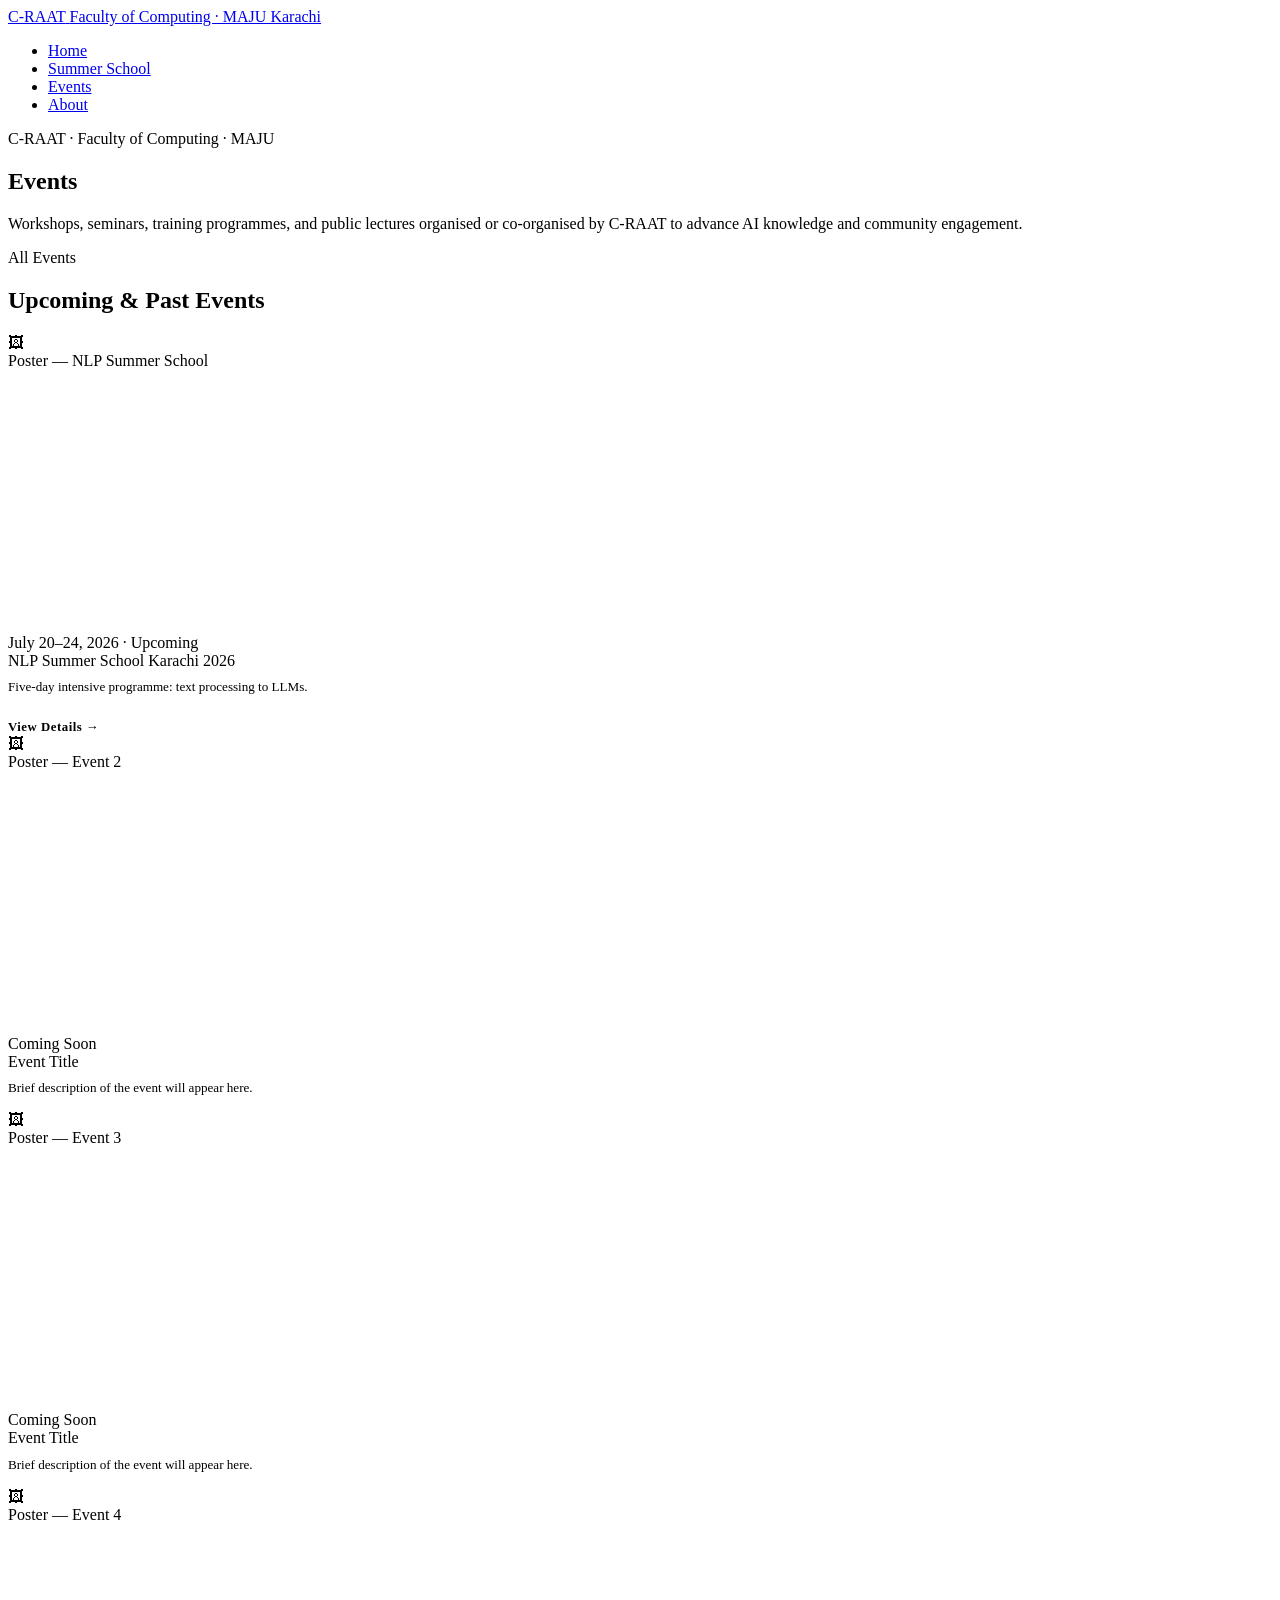
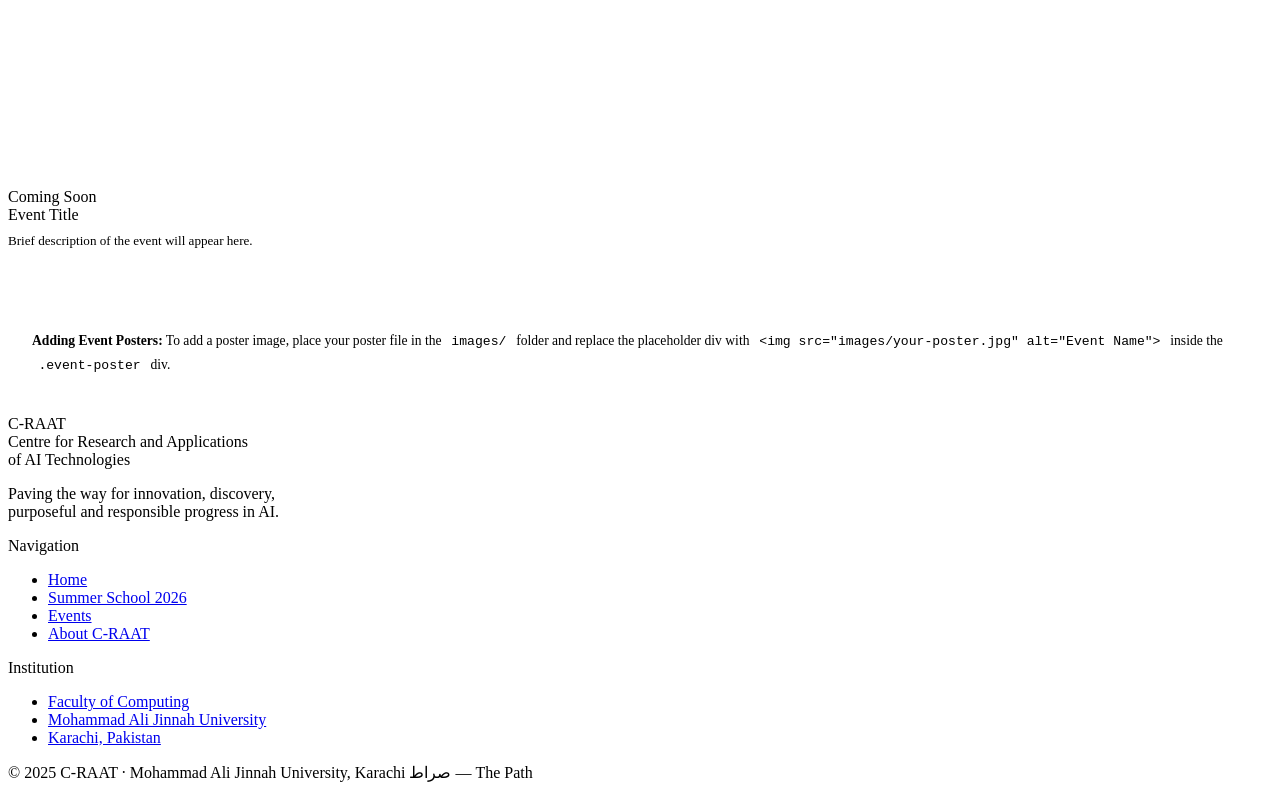
==== events.html @ ecf19e78 "Add files via upload website v0.4 is updated. Summer School page is almost complete. The registrati" ====
<!DOCTYPE html>
<html lang="en">
<head>
  <meta charset="UTF-8">
  <meta name="viewport" content="width=device-width, initial-scale=1.0">
  <title>Events · C-RAAT</title>
  <meta name="description" content="Events organised or co-organised by C-RAAT — Centre for Research and Applications of AI Technologies, MAJU Karachi.">
  <link rel="stylesheet" href="style.css">
</head>
<body>

<header class="site-header">
  <div class="nav-inner">
    <a href="index.html" class="site-logo">
      <span class="logo-abbr">C-RAAT</span>
      <span class="logo-sub">Faculty of Computing · MAJU Karachi</span>
    </a>
    <ul class="nav-links">
      <li><a href="index.html">Home</a></li>
      <li><a href="summer-school.html">Summer School</a></li>
      <li><a href="events.html" class="active">Events</a></li>
      <li><a href="about.html">About</a></li>
    </ul>
  </div>
</header>

<section class="page-hero" data-arabic="Events">
  <div class="hero-inner">
    <p class="hero-eyebrow">C-RAAT · Faculty of Computing · MAJU</p>
    <h1 class="hero-title">Events</h1>
    <p class="hero-desc">
      Workshops, seminars, training programmes, and public lectures organised or co-organised by C-RAAT to advance AI knowledge and community engagement.
    </p>
  </div>
</section>

<main class="main">

  <section class="section">
    <p class="section-eyebrow">All Events</p>
    <h2 class="section-title">Upcoming &amp; Past Events</h2>

    <div class="events-grid">

      <!-- Event 1: Summer School (with poster) -->
      <div class="event-card">
        <div class="event-poster">
          <!-- Replace this div with: <img src="images/poster-nlp-summer-school.jpg" alt="NLP Summer School 2026 Poster"> -->
          <div class="event-poster" style="height:300px;">
            <div class="poster-icon">🖼</div>
            <div class="poster-label">Poster — NLP Summer School</div>
          </div>
        </div>
        <div class="event-info">
          <div class="event-date">July 20–24, 2026 · Upcoming</div>
          <div class="event-title">NLP Summer School Karachi 2026</div>
          <p style="font-size:0.82rem;color:var(--text-muted);margin-top:0.4rem;line-height:1.6;">
            Five-day intensive programme: text processing to LLMs.
          </p>
          <a href="summer-school.html" style="font-size:0.8rem;color:var(--gold);font-weight:600;text-decoration:none;display:inline-block;margin-top:0.6rem;letter-spacing:0.04em;">View Details →</a>
        </div>
      </div>

      <!-- Event 2 placeholder -->
      <div class="event-card">
        <div class="event-poster" style="height:300px;">
          <div class="poster-icon">🖼</div>
          <div class="poster-label">Poster — Event 2</div>
        </div>
        <div class="event-info">
          <div class="event-date">Coming Soon</div>
          <div class="event-title">Event Title</div>
          <p style="font-size:0.82rem;color:var(--text-muted);margin-top:0.4rem;line-height:1.6;">
            Brief description of the event will appear here.
          </p>
        </div>
      </div>

      <!-- Event 3 placeholder -->
      <div class="event-card">
        <div class="event-poster" style="height:300px;">
          <div class="poster-icon">🖼</div>
          <div class="poster-label">Poster — Event 3</div>
        </div>
        <div class="event-info">
          <div class="event-date">Coming Soon</div>
          <div class="event-title">Event Title</div>
          <p style="font-size:0.82rem;color:var(--text-muted);margin-top:0.4rem;line-height:1.6;">
            Brief description of the event will appear here.
          </p>
        </div>
      </div>

      <!-- Event 4 placeholder -->
      <div class="event-card">
        <div class="event-poster" style="height:300px;">
          <div class="poster-icon">🖼</div>
          <div class="poster-label">Poster — Event 4</div>
        </div>
        <div class="event-info">
          <div class="event-date">Coming Soon</div>
          <div class="event-title">Event Title</div>
          <p style="font-size:0.82rem;color:var(--text-muted);margin-top:0.4rem;line-height:1.6;">
            Brief description of the event will appear here.
          </p>
        </div>
      </div>

    </div>

    <div style="margin-top:2.5rem;padding:1.5rem;background:var(--white);border:1px solid var(--cream-dark);border-left:4px solid var(--gold);border-radius:0 3px 3px 0;">
      <p style="font-size:0.85rem;color:var(--text-muted);line-height:1.7;">
        <strong style="color:var(--navy);">Adding Event Posters:</strong>
        To add a poster image, place your poster file in the <code style="background:var(--cream-dark);padding:0.1rem 0.4rem;border-radius:2px;font-size:0.82rem;">images/</code> folder and replace the placeholder div with
        <code style="background:var(--cream-dark);padding:0.1rem 0.4rem;border-radius:2px;font-size:0.82rem;">&lt;img src="images/your-poster.jpg" alt="Event Name"&gt;</code> inside the <code style="background:var(--cream-dark);padding:0.1rem 0.4rem;border-radius:2px;font-size:0.82rem;">.event-poster</code> div.
      </p>
    </div>
  </section>

</main>

<footer class="site-footer">
  <div class="footer-inner">
    <div>
      <div class="footer-brand-name">C-RAAT</div>
      <div class="footer-brand-full">Centre for Research and Applications<br>of AI Technologies</div>
      <p class="footer-brand-tagline">Paving the way for innovation, discovery,<br>purposeful and responsible progress in AI.</p>
    </div>
    <div>
      <div class="footer-heading">Navigation</div>
      <ul class="footer-links">
        <li><a href="index.html">Home</a></li>
        <li><a href="summer-school.html">Summer School 2026</a></li>
        <li><a href="events.html">Events</a></li>
        <li><a href="about.html">About C-RAAT</a></li>
      </ul>
    </div>
    <div>
      <div class="footer-heading">Institution</div>
      <ul class="footer-links">
        <li><a href="#">Faculty of Computing</a></li>
        <li><a href="#">Mohammad Ali Jinnah University</a></li>
        <li><a href="#">Karachi, Pakistan</a></li>
      </ul>
    </div>
  </div>
  <div class="footer-bottom">
    <span>© 2025 C-RAAT · Mohammad Ali Jinnah University, Karachi</span>
    <span>صراط — The Path</span>
  </div>
</footer>

</body>
</html>
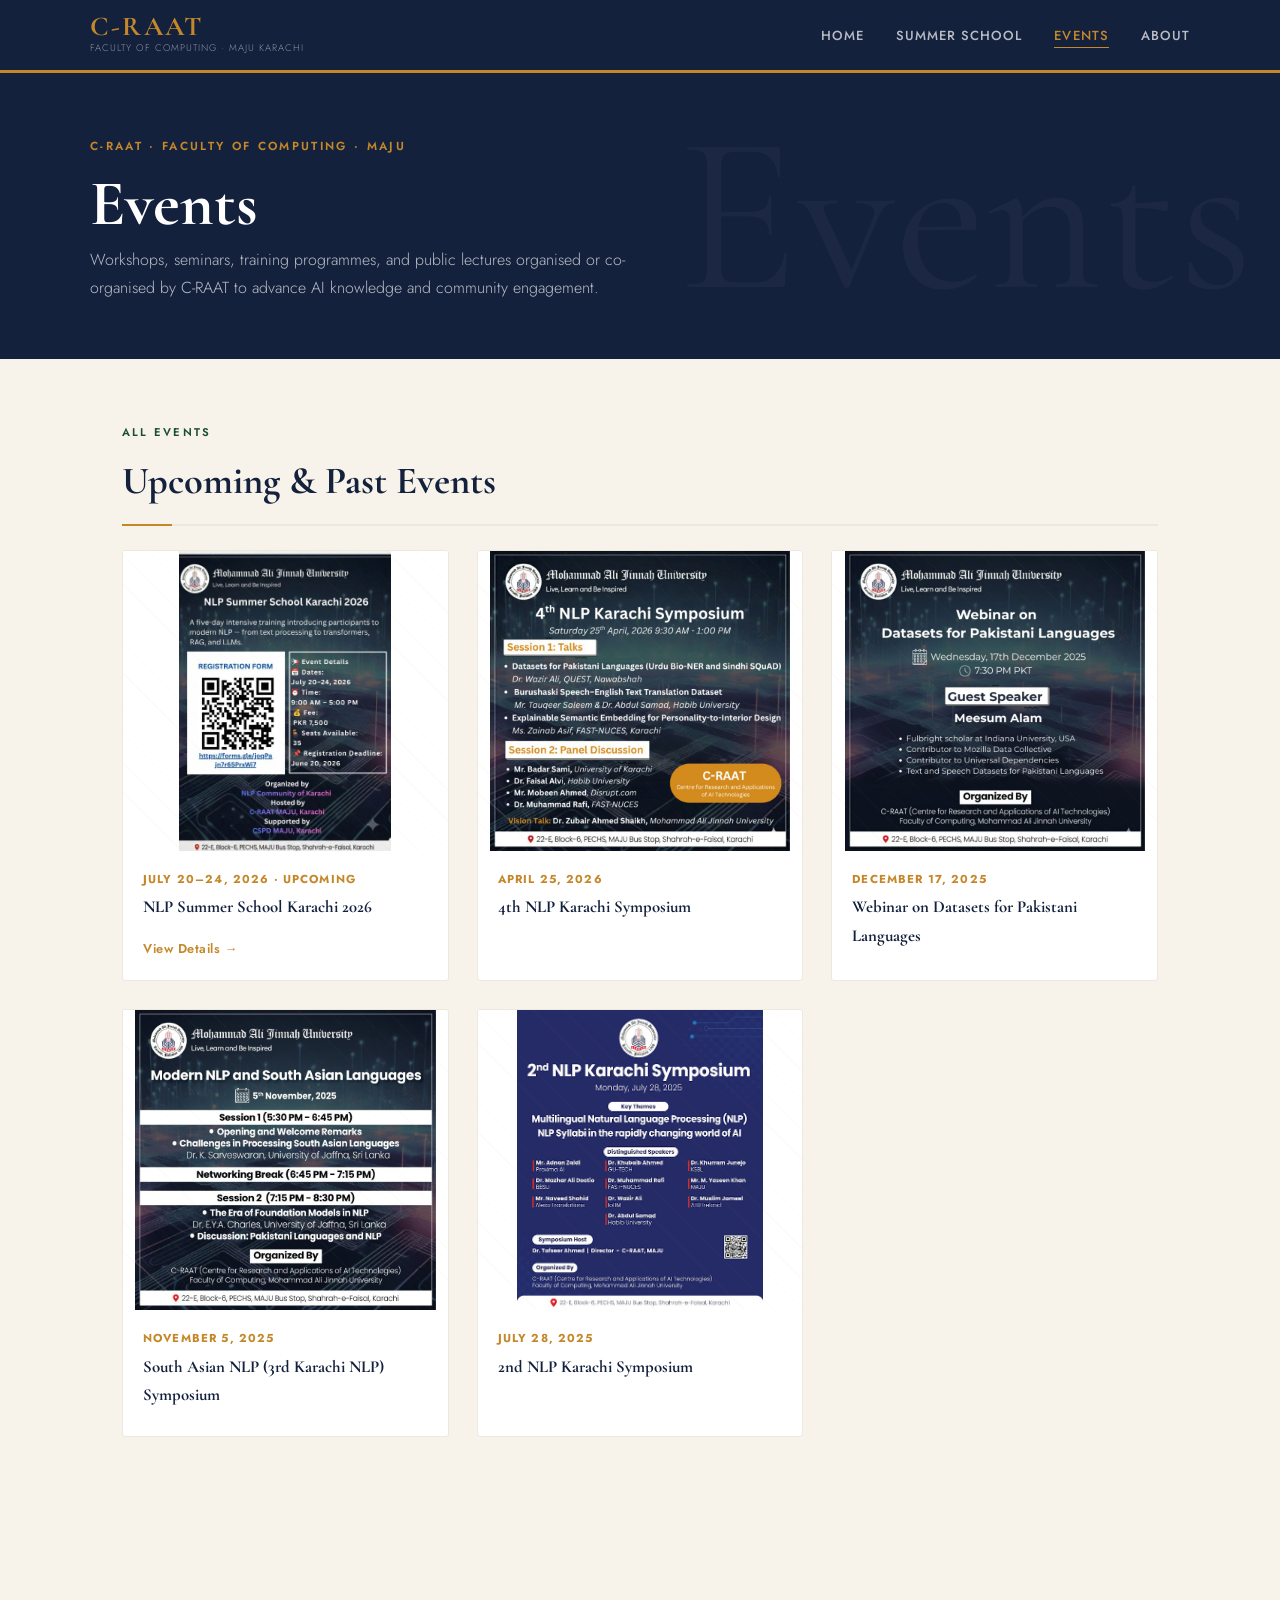
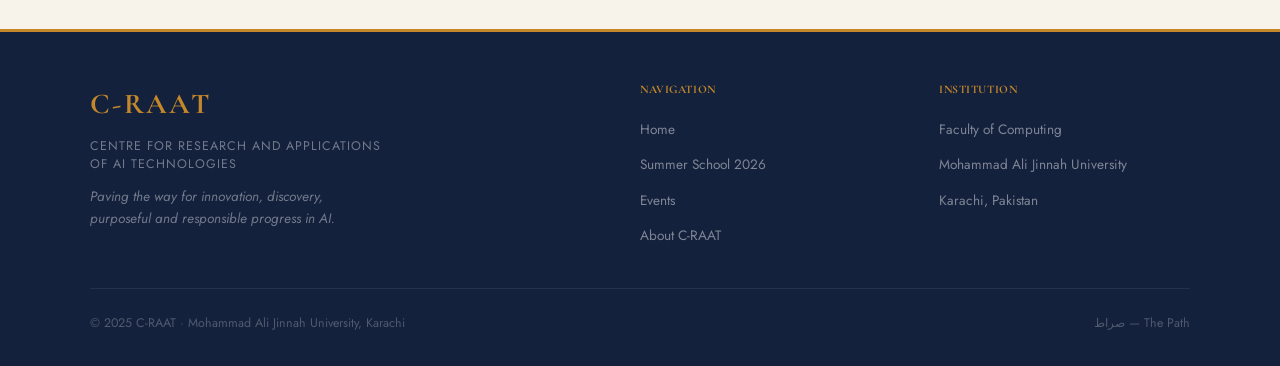
==== commit 46e9e288: "update version event page has events and posters. Linkedin links with instructors fees=7500" ====
--- a/events.html
+++ b/events.html
@@ -42,79 +42,94 @@
 
     <div class="events-grid">
 
-      <!-- Event 1: Summer School (with poster) -->
+      <!-- ═══════════════════════════════════════════════════
+           EVENT 5
+           • Replace image1.jpg with your actual filename
+           • Place the image file in the same folder as this HTML
+           • Edit date, title, and description below
+
+           ═══════════════════════════════════════════════════ -->
       <div class="event-card">
         <div class="event-poster">
-          <!-- Replace this div with: <img src="images/poster-nlp-summer-school.jpg" alt="NLP Summer School 2026 Poster"> -->
-          <div class="event-poster" style="height:300px;">
-            <div class="poster-icon">🖼</div>
-            <div class="poster-label">Poster — NLP Summer School</div>
-          </div>
+          <img src="images/nlp-ss-26.jpg" alt="NLP Summer School 2026 Poster">
         </div>
         <div class="event-info">
           <div class="event-date">July 20–24, 2026 · Upcoming</div>
           <div class="event-title">NLP Summer School Karachi 2026</div>
           <p style="font-size:0.82rem;color:var(--text-muted);margin-top:0.4rem;line-height:1.6;">
-            Five-day intensive programme: text processing to LLMs.
+            
           </p>
           <a href="summer-school.html" style="font-size:0.8rem;color:var(--gold);font-weight:600;text-decoration:none;display:inline-block;margin-top:0.6rem;letter-spacing:0.04em;">View Details →</a>
         </div>
       </div>
 
-      <!-- Event 2 placeholder -->
+      <!-- ═══════════════════════════════════════════════════
+           EVENT 4 — replace image2.jpg and edit text below
+           ═══════════════════════════════════════════════════ -->
       <div class="event-card">
-        <div class="event-poster" style="height:300px;">
-          <div class="poster-icon">🖼</div>
-          <div class="poster-label">Poster — Event 2</div>
+        <div class="event-poster">
+          <img src="images/4th-nlp-symp.jpg" alt="4th NLP Karachi Symposium">
         </div>
         <div class="event-info">
-          <div class="event-date">Coming Soon</div>
-          <div class="event-title">Event Title</div>
+          <div class="event-date">April 25, 2026</div>
+          <div class="event-title">4th NLP Karachi Symposium</div>
           <p style="font-size:0.82rem;color:var(--text-muted);margin-top:0.4rem;line-height:1.6;">
-            Brief description of the event will appear here.
+            
           </p>
         </div>
       </div>
 
-      <!-- Event 3 placeholder -->
+      <!-- ═══════════════════════════════════════════════════
+           EVENT 3 — replace image3.jpg and edit text below
+           ═══════════════════════════════════════════════════ -->
       <div class="event-card">
-        <div class="event-poster" style="height:300px;">
-          <div class="poster-icon">🖼</div>
-          <div class="poster-label">Poster — Event 3</div>
+        <div class="event-poster">
+          <img src="images/wbn-paklang-25.jpg" alt="Webinar on Datasets for Pakistani Languages">
         </div>
         <div class="event-info">
-          <div class="event-date">Coming Soon</div>
-          <div class="event-title">Event Title</div>
+          <div class="event-date">December 17, 2025</div>
+          <div class="event-title">Webinar on Datasets for Pakistani Languages</div>
           <p style="font-size:0.82rem;color:var(--text-muted);margin-top:0.4rem;line-height:1.6;">
-            Brief description of the event will appear here.
+           
           </p>
         </div>
       </div>
 
-      <!-- Event 4 placeholder -->
+      <!-- ═══════════════════════════════════════════════════
+           EVENT 2 — replace image3.jpg and edit text below
+           ═══════════════════════════════════════════════════ -->
       <div class="event-card">
-        <div class="event-poster" style="height:300px;">
-          <div class="poster-icon">🖼</div>
-          <div class="poster-label">Poster — Event 4</div>
+        <div class="event-poster">
+          <img src="images/sanlp-symp.jpg" alt="South Asian NLP (3rd Karachi NLP) Symposium">
         </div>
         <div class="event-info">
-          <div class="event-date">Coming Soon</div>
-          <div class="event-title">Event Title</div>
+          <div class="event-date">November 5, 2025</div>
+          <div class="event-title">South Asian NLP (3rd Karachi NLP) Symposium</div>
           <p style="font-size:0.82rem;color:var(--text-muted);margin-top:0.4rem;line-height:1.6;">
-            Brief description of the event will appear here.
+           
+          </p>
+        </div>
+      </div>
+
+      <!-- ═══════════════════════════════════════════════════
+           EVENT 1 — replace image4.jpg and edit text below
+           ═══════════════════════════════════════════════════ -->
+      <div class="event-card">
+        <div class="event-poster">
+          <img src="images/2nd-nlp-symp.jpg" alt="2nd NLP Karachi Symposium">
+        </div>
+        <div class="event-info">
+          <div class="event-date">July 28, 2025</div>
+          <div class="event-title">2nd NLP Karachi Symposium</div>
+          <p style="font-size:0.82rem;color:var(--text-muted);margin-top:0.4rem;line-height:1.6;">
+     
           </p>
         </div>
       </div>
 
     </div>
 
-    <div style="margin-top:2.5rem;padding:1.5rem;background:var(--white);border:1px solid var(--cream-dark);border-left:4px solid var(--gold);border-radius:0 3px 3px 0;">
-      <p style="font-size:0.85rem;color:var(--text-muted);line-height:1.7;">
-        <strong style="color:var(--navy);">Adding Event Posters:</strong>
-        To add a poster image, place your poster file in the <code style="background:var(--cream-dark);padding:0.1rem 0.4rem;border-radius:2px;font-size:0.82rem;">images/</code> folder and replace the placeholder div with
-        <code style="background:var(--cream-dark);padding:0.1rem 0.4rem;border-radius:2px;font-size:0.82rem;">&lt;img src="images/your-poster.jpg" alt="Event Name"&gt;</code> inside the <code style="background:var(--cream-dark);padding:0.1rem 0.4rem;border-radius:2px;font-size:0.82rem;">.event-poster</code> div.
-      </p>
-    </div>
+    
   </section>
 
 </main>
--- a/style.css
+++ b/style.css
@@ -0,0 +1,692 @@
+@import url('https://fonts.googleapis.com/css2?family=Cormorant+Garamond:ital,wght@0,400;0,600;0,700;1,400;1,600&family=Jost:wght@300;400;500;600&display=swap');
+
+:root {
+  --navy:        #14213D;
+  --navy-light:  #1E3356;
+  --gold:        #C4882A;
+  --gold-light:  #E0A84A;
+  --gold-pale:   #F5E8C8;
+  --forest:      #1B4D35;
+  --cream:       #F7F3EA;
+  --cream-dark:  #EDE8DC;
+  --white:       #FFFFFF;
+  --gray-400:    #9E998F;
+  --gray-600:    #6B6558;
+  --text:        #1C1916;
+  --text-muted:  #5C5750;
+}
+
+* { margin: 0; padding: 0; box-sizing: border-box; }
+html { scroll-behavior: smooth; }
+
+body {
+  font-family: 'Jost', sans-serif;
+  background: var(--cream);
+  color: var(--text);
+  font-size: 16px;
+  line-height: 1.7;
+}
+
+/* ── NAV ─────────────────────────────────── */
+.site-header {
+  background: var(--navy);
+  padding: 0 2rem;
+  position: sticky;
+  top: 0;
+  z-index: 100;
+  border-bottom: 3px solid var(--gold);
+}
+.nav-inner {
+  max-width: 1100px;
+  margin: 0 auto;
+  display: flex;
+  align-items: center;
+  justify-content: space-between;
+  height: 70px;
+}
+.site-logo { text-decoration: none; display: flex; flex-direction: column; }
+.logo-abbr {
+  font-family: 'Cormorant Garamond', serif;
+  font-size: 1.7rem;
+  font-weight: 700;
+  color: var(--gold);
+  letter-spacing: 0.08em;
+  line-height: 1;
+}
+.logo-sub {
+  font-size: 0.6rem;
+  color: rgba(255,255,255,0.5);
+  letter-spacing: 0.1em;
+  text-transform: uppercase;
+  font-weight: 300;
+}
+.nav-links { display: flex; gap: 2rem; list-style: none; }
+.nav-links a {
+  color: rgba(255,255,255,0.7);
+  text-decoration: none;
+  font-size: 0.82rem;
+  font-weight: 500;
+  letter-spacing: 0.08em;
+  text-transform: uppercase;
+  transition: color 0.2s;
+  padding-bottom: 2px;
+}
+.nav-links a:hover, .nav-links a.active {
+  color: var(--gold);
+  border-bottom: 1px solid var(--gold);
+}
+
+/* ── PAGE HERO ───────────────────────────── */
+.page-hero {
+  background: var(--navy);
+  color: var(--white);
+  padding: 4rem 2rem 3.5rem;
+  position: relative;
+  overflow: hidden;
+}
+.page-hero::before {
+  content: attr(data-arabic);
+  position: absolute;
+  right: 2%;
+  top: 50%;
+  transform: translateY(-50%);
+  font-family: 'Cormorant Garamond', serif;
+  font-size: 14rem;
+  color: rgba(255,255,255,0.035);
+  pointer-events: none;
+  line-height: 1;
+}
+.hero-inner { max-width: 1100px; margin: 0 auto; }
+.hero-eyebrow {
+  font-size: 0.73rem;
+  letter-spacing: 0.2em;
+  text-transform: uppercase;
+  color: var(--gold);
+  font-weight: 600;
+  margin-bottom: 0.75rem;
+}
+.hero-title {
+  font-family: 'Cormorant Garamond', serif;
+  font-size: clamp(2.2rem, 5vw, 4rem);
+  font-weight: 700;
+  line-height: 1.1;
+  color: var(--white);
+  margin-bottom: 0.4rem;
+}
+.hero-subtitle {
+  font-family: 'Cormorant Garamond', serif;
+  font-size: clamp(1.1rem, 2.5vw, 1.6rem);
+  color: var(--gold);
+  font-style: italic;
+  margin-bottom: 1.2rem;
+}
+.hero-desc {
+  max-width: 580px;
+  color: rgba(255,255,255,0.7);
+  font-size: 1rem;
+  font-weight: 300;
+  line-height: 1.8;
+}
+.hero-badges {
+  display: flex;
+  flex-wrap: wrap;
+  gap: 1.5rem;
+  margin-top: 2rem;
+}
+.hero-badge {
+  display: flex;
+  flex-direction: column;
+  border-left: 2px solid var(--gold);
+  padding-left: 0.75rem;
+}
+.badge-label {
+  font-size: 0.65rem;
+  letter-spacing: 0.15em;
+  text-transform: uppercase;
+  color: var(--gold);
+  font-weight: 600;
+}
+.badge-value {
+  font-size: 0.9rem;
+  color: rgba(255,255,255,0.85);
+  font-weight: 400;
+}
+
+/* ── LAYOUT ──────────────────────────────── */
+.main { max-width: 1100px; margin: 0 auto; padding: 4rem 2rem; }
+.section { margin-bottom: 4rem; }
+
+.section-eyebrow {
+  font-size: 0.7rem;
+  letter-spacing: 0.2em;
+  text-transform: uppercase;
+  color: var(--forest);
+  font-weight: 600;
+  margin-bottom: 0.4rem;
+}
+.section-title {
+  font-family: 'Cormorant Garamond', serif;
+  font-size: clamp(1.7rem, 3vw, 2.4rem);
+  font-weight: 700;
+  color: var(--navy);
+  margin-bottom: 1.5rem;
+  padding-bottom: 0.6rem;
+  border-bottom: 2px solid var(--cream-dark);
+  position: relative;
+}
+.section-title::after {
+  content: '';
+  position: absolute;
+  bottom: -2px;
+  left: 0;
+  width: 50px;
+  height: 2px;
+  background: var(--gold);
+}
+
+/* ── ANNOUNCEMENT CARD ───────────────────── */
+.announcement {
+  background: linear-gradient(130deg, var(--navy) 0%, var(--forest) 100%);
+  border-radius: 4px;
+  padding: 2.5rem 3rem;
+  color: var(--white);
+  margin: 2rem 0 3rem;
+  position: relative;
+  overflow: hidden;
+  border-left: 5px solid var(--gold);
+}
+.announcement::after {
+  content: 'NLP';
+  position: absolute;
+  right: -1rem;
+  bottom: -2rem;
+  font-family: 'Cormorant Garamond', serif;
+  font-size: 9rem;
+  font-weight: 700;
+  color: rgba(255,255,255,0.04);
+  line-height: 1;
+  pointer-events: none;
+}
+.ann-badge {
+  display: inline-block;
+  background: var(--gold);
+  color: var(--navy);
+  font-size: 0.68rem;
+  font-weight: 700;
+  letter-spacing: 0.15em;
+  text-transform: uppercase;
+  padding: 0.25rem 0.75rem;
+  border-radius: 2px;
+  margin-bottom: 1rem;
+}
+.ann-title {
+  font-family: 'Cormorant Garamond', serif;
+  font-size: clamp(1.7rem, 3.5vw, 2.6rem);
+  font-weight: 700;
+  line-height: 1.15;
+  margin-bottom: 0.3rem;
+}
+.ann-subtitle {
+  font-style: italic;
+  color: rgba(255,255,255,0.65);
+  margin-bottom: 1.5rem;
+  font-size: 1rem;
+}
+.ann-details {
+  display: flex;
+  flex-wrap: wrap;
+  gap: 1.5rem 2.5rem;
+  margin-bottom: 2rem;
+}
+.ann-detail {
+  display: flex;
+  align-items: center;
+  gap: 0.5rem;
+  font-size: 0.88rem;
+  color: rgba(255,255,255,0.8);
+}
+.ann-detail-icon { color: var(--gold); }
+
+.btn {
+  display: inline-block;
+  padding: 0.75rem 1.8rem;
+  border-radius: 2px;
+  font-weight: 600;
+  text-decoration: none;
+  font-size: 0.85rem;
+  letter-spacing: 0.06em;
+  transition: all 0.2s;
+  cursor: pointer;
+  border: none;
+  font-family: 'Jost', sans-serif;
+}
+.btn-gold { background: var(--gold); color: var(--navy); }
+.btn-gold:hover { background: var(--gold-light); transform: translateY(-1px); }
+.btn-outline {
+  background: transparent;
+  color: var(--white);
+  border: 1px solid rgba(255,255,255,0.35);
+  margin-left: 0.75rem;
+}
+.btn-outline:hover { border-color: var(--gold); color: var(--gold); }
+
+/* ── MISSION CARDS ───────────────────────── */
+.cards-grid {
+  display: grid;
+  grid-template-columns: repeat(auto-fit, minmax(280px, 1fr));
+  gap: 1.25rem;
+  margin-top: 1.5rem;
+}
+.card {
+  background: var(--white);
+  border: 1px solid var(--cream-dark);
+  border-top: 3px solid transparent;
+  border-radius: 3px;
+  padding: 1.75rem;
+  transition: transform 0.2s, box-shadow 0.2s;
+}
+.card:nth-child(1) { border-top-color: var(--gold); }
+.card:nth-child(2) { border-top-color: var(--forest); }
+.card:nth-child(3) { border-top-color: var(--navy); }
+.card:hover { transform: translateY(-3px); box-shadow: 0 8px 24px rgba(20,33,61,0.09); }
+.card-num {
+  font-family: 'Cormorant Garamond', serif;
+  font-size: 2.5rem;
+  font-weight: 700;
+  color: var(--cream-dark);
+  line-height: 1;
+  margin-bottom: 0.5rem;
+}
+.card-title {
+  font-family: 'Cormorant Garamond', serif;
+  font-size: 1.2rem;
+  font-weight: 700;
+  color: var(--navy);
+  margin-bottom: 0.5rem;
+}
+.card-text { font-size: 0.9rem; color: var(--text-muted); line-height: 1.7; }
+
+/* ── SCHEDULE ACCORDION ──────────────────── */
+.schedule { margin-top: 1.5rem; }
+.day-block {
+  border: 1px solid var(--cream-dark);
+  border-left: 4px solid var(--gold);
+  border-radius: 0 3px 3px 0;
+  margin-bottom: 0.75rem;
+  background: var(--white);
+  overflow: hidden;
+}
+.day-header {
+  background: var(--navy);
+  padding: 1rem 1.5rem;
+  cursor: pointer;
+  display: flex;
+  justify-content: space-between;
+  align-items: center;
+  user-select: none;
+}
+.day-label {
+  font-size: 0.68rem;
+  letter-spacing: 0.15em;
+  text-transform: uppercase;
+  color: var(--gold);
+  font-weight: 600;
+}
+.day-name {
+  font-family: 'Cormorant Garamond', serif;
+  font-size: 1.15rem;
+  font-weight: 700;
+  color: var(--white);
+  margin-top: 0.1rem;
+}
+.day-chevron {
+  color: var(--gold);
+  font-size: 1.1rem;
+  transition: transform 0.25s;
+  line-height: 1;
+}
+.day-header.open .day-chevron { transform: rotate(180deg); }
+.day-body { padding: 1.5rem; display: none; }
+.day-body.open { display: block; }
+
+.day-section { margin-bottom: 1.25rem; }
+.day-section-label {
+  font-size: 0.68rem;
+  letter-spacing: 0.15em;
+  text-transform: uppercase;
+  color: var(--forest);
+  font-weight: 700;
+  margin-bottom: 0.5rem;
+  padding-bottom: 0.25rem;
+  border-bottom: 1px solid var(--cream-dark);
+}
+.topic-list { list-style: none; padding: 0; }
+.topic-list li {
+  padding: 0.3rem 0 0.3rem 1.4rem;
+  font-size: 0.9rem;
+  color: var(--text-muted);
+  position: relative;
+  line-height: 1.6;
+}
+.topic-list li::before {
+  content: '→';
+  position: absolute;
+  left: 0;
+  color: var(--gold);
+  font-size: 0.8rem;
+  top: 0.38rem;
+}
+
+/* ── INSTRUCTORS ─────────────────────────── */
+.instructors {
+  display: grid;
+  grid-template-columns: repeat(auto-fill, minmax(185px, 1fr));
+  gap: 1.25rem;
+  margin-top: 1.5rem;
+}
+.instructor {
+  background: var(--white);
+  border: 1px solid var(--cream-dark);
+  padding: 1.5rem 1.25rem;
+  text-align: center;
+  border-radius: 3px;
+  transition: transform 0.2s;
+}
+.instructor:hover { transform: translateY(-2px); box-shadow: 0 6px 18px rgba(20,33,61,0.08); }
+.inst-avatar {
+  width: 56px; height: 56px;
+  border-radius: 50%;
+  background: var(--navy);
+  color: var(--gold);
+  display: flex;
+  align-items: center;
+  justify-content: center;
+  font-family: 'Cormorant Garamond', serif;
+  font-size: 1.3rem;
+  font-weight: 700;
+  margin: 0 auto 0.9rem;
+}
+.inst-name {
+  font-family: 'Cormorant Garamond', serif;
+  font-size: 1rem;
+  font-weight: 700;
+  color: var(--navy);
+  line-height: 1.3;
+  margin-bottom: 0.25rem;
+}
+.inst-affil {
+  font-size: 0.75rem;
+  color: var(--gray-400);
+  letter-spacing: 0.04em;
+  font-weight: 500;
+}
+.inst-linkedin {
+  display: inline-flex;
+  align-items: center;
+  gap: 0.3rem;
+  margin-top: 0.6rem;
+  font-size: 0.72rem;
+  font-weight: 600;
+  color: var(--gold);
+  text-decoration: none;
+  letter-spacing: 0.03em;
+  border: 1px solid var(--cream-dark);
+  padding: 0.22rem 0.6rem;
+  border-radius: 2px;
+  transition: border-color 0.2s, color 0.2s;
+}
+.inst-linkedin:hover {
+  border-color: var(--gold);
+  color: var(--gold-light);
+}
+
+/* ── REGISTRATION BOX ────────────────────── */
+.reg-box {
+  background: var(--white);
+  border: 1px solid var(--cream-dark);
+  border-top: 4px solid var(--gold);
+  padding: 2.5rem;
+  border-radius: 0 0 3px 3px;
+  text-align: center;
+  margin: 2rem 0;
+}
+.reg-fee {
+  font-family: 'Cormorant Garamond', serif;
+  font-size: 3.5rem;
+  font-weight: 700;
+  color: var(--navy);
+  line-height: 1;
+}
+.reg-fee-unit { font-size: 1.1rem; color: var(--gray-600); font-weight: 300; }
+.reg-deadline {
+  display: inline-block;
+  margin: 0.5rem 0 0.25rem;
+  background: var(--gold-pale);
+  color: var(--forest);
+  font-size: 0.78rem;
+  font-weight: 600;
+  padding: 0.2rem 0.75rem;
+  border-radius: 2px;
+  letter-spacing: 0.05em;
+}
+.reg-note {
+  font-size: 0.85rem;
+  color: var(--text-muted);
+  max-width: 480px;
+  margin: 0.75rem auto 1.75rem;
+  line-height: 1.7;
+}
+
+/* ── EVENTS GRID ─────────────────────────── */
+.events-grid {
+  display: grid;
+  grid-template-columns: repeat(auto-fill, minmax(240px, 1fr));
+  gap: 1.75rem;
+  margin-top: 1.5rem;
+}
+.event-card {
+  background: var(--white);
+  border: 1px solid var(--cream-dark);
+  border-radius: 3px;
+  overflow: hidden;
+  transition: transform 0.2s, box-shadow 0.2s;
+}
+.event-card:hover { transform: translateY(-4px); box-shadow: 0 12px 32px rgba(20,33,61,0.12); }
+.event-poster {
+  height: 300px;
+  background: var(--white);
+  display: flex;
+  flex-direction: column;
+  align-items: center;
+  justify-content: center;
+  gap: 0.75rem;
+  color: rgba(255,255,255,0.18);
+  font-family: 'Cormorant Garamond', serif;
+  position: relative;
+  overflow: hidden;
+}
+.event-poster::before {
+  content: '';
+  position: absolute;
+  inset: 0;
+  background: repeating-linear-gradient(
+    45deg,
+    transparent,
+    transparent 20px,
+    rgba(196,136,42,0.03) 20px,
+    rgba(196,136,42,0.03) 21px
+  );
+}
+.poster-icon { font-size: 2.5rem; opacity: 0.3; }
+.poster-label { font-size: 0.75rem; letter-spacing: 0.1em; text-transform: uppercase; opacity: 0.4; }
+.event-poster img { width: 100%; height: 100%; object-fit: contain; }
+.event-info { padding: 1.2rem 1.25rem; }
+.event-date {
+  font-size: 0.72rem;
+  color: var(--gold);
+  font-weight: 700;
+  letter-spacing: 0.1em;
+  text-transform: uppercase;
+  margin-bottom: 0.25rem;
+}
+.event-title {
+  font-family: 'Cormorant Garamond', serif;
+  font-size: 1.05rem;
+  font-weight: 700;
+  color: var(--navy);
+}
+
+/* ── ABOUT PAGE ──────────────────────────── */
+.pronunciation-box {
+  background: var(--white);
+  border: 1px solid var(--cream-dark);
+  border-left: 4px solid var(--gold);
+  padding: 1.5rem 2rem;
+  border-radius: 0 3px 3px 0;
+  margin: 1.5rem 0;
+}
+.pronunciation-arabic {
+  font-family: 'Cormorant Garamond', serif;
+  font-size: 2.5rem;
+  font-weight: 700;
+  color: var(--navy);
+  direction: rtl;
+  margin-bottom: 0.25rem;
+}
+.pronunciation-phonetic {
+  font-style: italic;
+  color: var(--gold);
+  font-size: 1.1rem;
+  margin-bottom: 0.25rem;
+}
+.pronunciation-meaning { font-size: 0.9rem; color: var(--text-muted); }
+
+.mission-list { list-style: none; padding: 0; margin-top: 1rem; }
+.mission-list li {
+  padding: 1rem 1rem 1rem 2.5rem;
+  border-bottom: 1px solid var(--cream-dark);
+  font-size: 0.92rem;
+  color: var(--text-muted);
+  position: relative;
+  line-height: 1.7;
+}
+.mission-list li:last-child { border-bottom: none; }
+.mission-list li::before {
+  content: '▸';
+  position: absolute;
+  left: 0.5rem;
+  top: 1.1rem;
+  color: var(--gold);
+  font-size: 0.9rem;
+}
+.mission-list li strong { color: var(--navy); display: block; font-weight: 600; margin-bottom: 0.15rem; }
+
+/* ── INFO TABLE ──────────────────────────── */
+.info-table { width: 100%; border-collapse: collapse; margin: 1.5rem 0; font-size: 0.9rem; }
+.info-table tr { border-bottom: 1px solid var(--cream-dark); }
+.info-table td { padding: 0.7rem 0.5rem; }
+.info-table td:first-child {
+  width: 35%;
+  font-weight: 600;
+  color: var(--navy);
+  font-size: 0.75rem;
+  letter-spacing: 0.06em;
+  text-transform: uppercase;
+}
+
+/* ── TWO COL ─────────────────────────────── */
+.two-col { display: grid; grid-template-columns: 1.4fr 1fr; gap: 3rem; align-items: start; }
+.prose p { margin-bottom: 1rem; font-size: 0.95rem; color: var(--text-muted); line-height: 1.8; }
+.prose p:last-child { margin-bottom: 0; }
+
+/* ── TAG PILLS ───────────────────────────── */
+.tags { display: flex; flex-wrap: wrap; gap: 0.4rem; margin-top: 0.75rem; }
+.tag {
+  display: inline-block;
+  background: var(--gold-pale);
+  color: var(--forest);
+  font-size: 0.73rem;
+  font-weight: 600;
+  padding: 0.2rem 0.6rem;
+  border-radius: 2px;
+  letter-spacing: 0.04em;
+}
+
+/* ── FOOTER ──────────────────────────────── */
+.site-footer {
+  background: var(--navy);
+  color: rgba(255,255,255,0.55);
+  padding: 3rem 2rem 2rem;
+  margin-top: 4rem;
+  border-top: 3px solid var(--gold);
+}
+.footer-inner {
+  max-width: 1100px;
+  margin: 0 auto;
+  display: grid;
+  grid-template-columns: 2fr 1fr 1fr;
+  gap: 3rem;
+}
+.footer-brand-name {
+  font-family: 'Cormorant Garamond', serif;
+  font-size: 1.8rem;
+  font-weight: 700;
+  color: var(--gold);
+  letter-spacing: 0.08em;
+  margin-bottom: 0.5rem;
+}
+.footer-brand-full {
+  font-size: 0.78rem;
+  color: rgba(255,255,255,0.4);
+  text-transform: uppercase;
+  letter-spacing: 0.08em;
+  line-height: 1.5;
+}
+.footer-brand-tagline {
+  font-size: 0.85rem;
+  color: rgba(255,255,255,0.4);
+  font-style: italic;
+  margin-top: 0.75rem;
+  line-height: 1.6;
+}
+.footer-heading {
+  font-family: 'Cormorant Garamond', serif;
+  font-size: 0.95rem;
+  font-weight: 700;
+  color: var(--gold);
+  margin-bottom: 1rem;
+  letter-spacing: 0.05em;
+  text-transform: uppercase;
+  font-size: 0.72rem;
+}
+.footer-links { list-style: none; padding: 0; }
+.footer-links li { margin-bottom: 0.5rem; }
+.footer-links a {
+  color: rgba(255,255,255,0.45);
+  text-decoration: none;
+  font-size: 0.85rem;
+  transition: color 0.2s;
+}
+.footer-links a:hover { color: var(--gold); }
+.footer-bottom {
+  max-width: 1100px;
+  margin: 2rem auto 0;
+  padding-top: 1.5rem;
+  border-top: 1px solid rgba(255,255,255,0.08);
+  display: flex;
+  justify-content: space-between;
+  font-size: 0.78rem;
+  color: rgba(255,255,255,0.25);
+}
+
+/* ── RESPONSIVE ──────────────────────────── */
+@media (max-width: 768px) {
+  .nav-links { display: none; }
+  .two-col { grid-template-columns: 1fr; gap: 2rem; }
+  .footer-inner { grid-template-columns: 1fr; gap: 2rem; }
+  .footer-bottom { flex-direction: column; gap: 0.5rem; }
+  .page-hero::before { display: none; }
+  .ann-details { gap: 1rem; }
+  .announcement { padding: 1.75rem; }
+  .cards-grid { grid-template-columns: 1fr; }
+}
